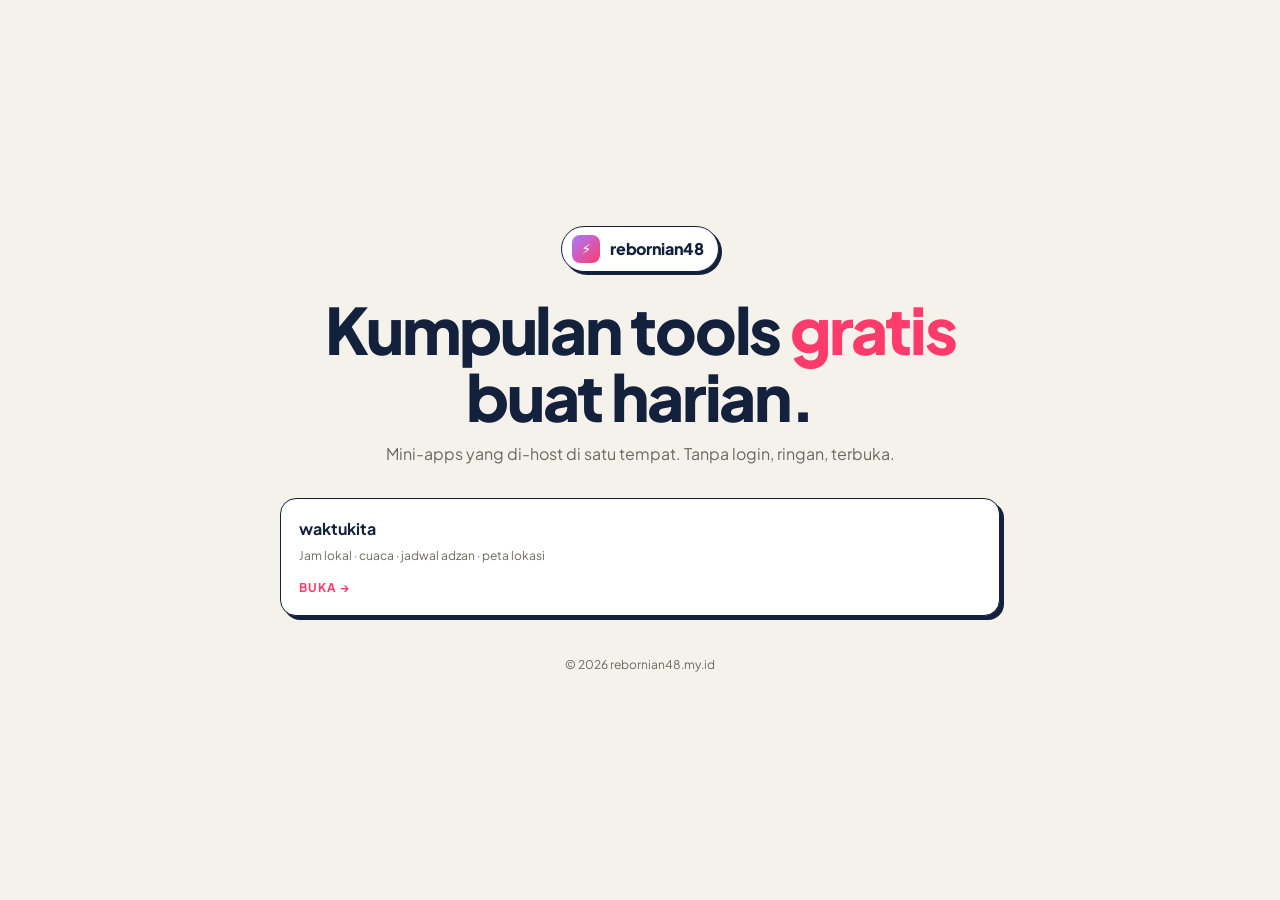
==== index.html @ fe85e6fe "init: rebornian48 monorepo + waktukita dashboard - landing page di root - waktukita/: jam lokal, cua" ====
<!doctype html>
<html lang="id">
<head>
  <meta charset="utf-8">
  <meta name="viewport" content="width=device-width, initial-scale=1">
  <title>Rebornian48 — Tools & Projects</title>
  <link rel="preconnect" href="https://fonts.googleapis.com">
  <link rel="preconnect" href="https://fonts.gstatic.com" crossorigin>
  <link href="https://fonts.googleapis.com/css2?family=Plus+Jakarta+Sans:wght@400;500;600;700;800&family=JetBrains+Mono:wght@500;600&display=swap" rel="stylesheet">
  <style>
    :root {
      --bg: #f5f2ec; --surface: #fff; --border: #e6dfce; --border-strong: #14213d;
      --text: #14213d; --muted: #6b6a5e; --accent: #ff3b6b;
    }
    @media (prefers-color-scheme: dark) {
      :root { --bg: #0d1220; --surface: #16203a; --border: #263356; --border-strong: #0b1220;
              --text: #eef2fb; --muted: #8a97b3; --accent: #ff5c85; }
    }
    * { box-sizing: border-box; }
    html, body { margin: 0; }
    body {
      font-family: "Plus Jakarta Sans", system-ui, sans-serif;
      background: var(--bg); color: var(--text);
      min-height: 100vh;
      display: grid; place-items: center;
      padding: 32px;
      line-height: 1.5;
    }
    .wrap { max-width: 720px; width: 100%; text-align: center; }
    .brand {
      display: inline-flex; align-items: center; gap: 10px;
      padding: 8px 14px 8px 10px;
      background: var(--surface); border: 1px solid var(--border-strong);
      border-radius: 999px; box-shadow: 3px 3px 0 var(--border-strong);
      font-weight: 800; letter-spacing: -0.02em;
    }
    .brand span {
      width: 28px; height: 28px; border-radius: 8px;
      background: linear-gradient(135deg, #a77bff, #ff3b6b); color: #fff;
      display: grid; place-items: center; font-size: 14px;
    }
    h1 {
      font-size: clamp(36px, 6vw, 64px);
      font-weight: 800; letter-spacing: -0.035em;
      line-height: 1.05;
      margin: 24px 0 12px;
    }
    h1 em { font-style: normal; color: var(--accent); }
    p.lead { color: var(--muted); margin: 0 0 32px; font-size: 16px; }
    .tools {
      display: grid; grid-template-columns: repeat(auto-fit, minmax(220px, 1fr));
      gap: 14px; text-align: left;
    }
    .tool {
      background: var(--surface);
      border: 1px solid var(--border-strong);
      border-radius: 16px;
      padding: 18px;
      text-decoration: none;
      color: var(--text);
      box-shadow: 4px 4px 0 var(--border-strong);
      transition: transform .1s, box-shadow .1s;
      display: flex; flex-direction: column; gap: 6px;
    }
    .tool:hover { transform: translate(-2px, -2px); box-shadow: 6px 6px 0 var(--border-strong); }
    .tool b { font-size: 16px; font-weight: 700; }
    .tool em { font-style: normal; font-size: 12px; color: var(--muted); }
    .tool span {
      margin-top: 8px; font-size: 12px; font-weight: 700; letter-spacing: .08em;
      color: var(--accent); text-transform: uppercase;
    }
    footer { margin-top: 40px; color: var(--muted); font-size: 12px; }
  </style>
</head>
<body>
  <main class="wrap">
    <div class="brand"><span>⚡</span> rebornian48</div>
    <h1>Kumpulan tools <em>gratis</em> buat harian.</h1>
    <p class="lead">Mini-apps yang di-host di satu tempat. Tanpa login, ringan, terbuka.</p>

    <div class="tools">
      <a class="tool" href="/waktukita/">
        <b>waktukita</b>
        <em>Jam lokal · cuaca · jadwal adzan · peta lokasi</em>
        <span>Buka →</span>
      </a>
    </div>

    <footer>© <span id="y"></span> rebornian48.my.id</footer>
  </main>
  <script>document.getElementById('y').textContent = new Date().getFullYear();</script>
</body>
</html>
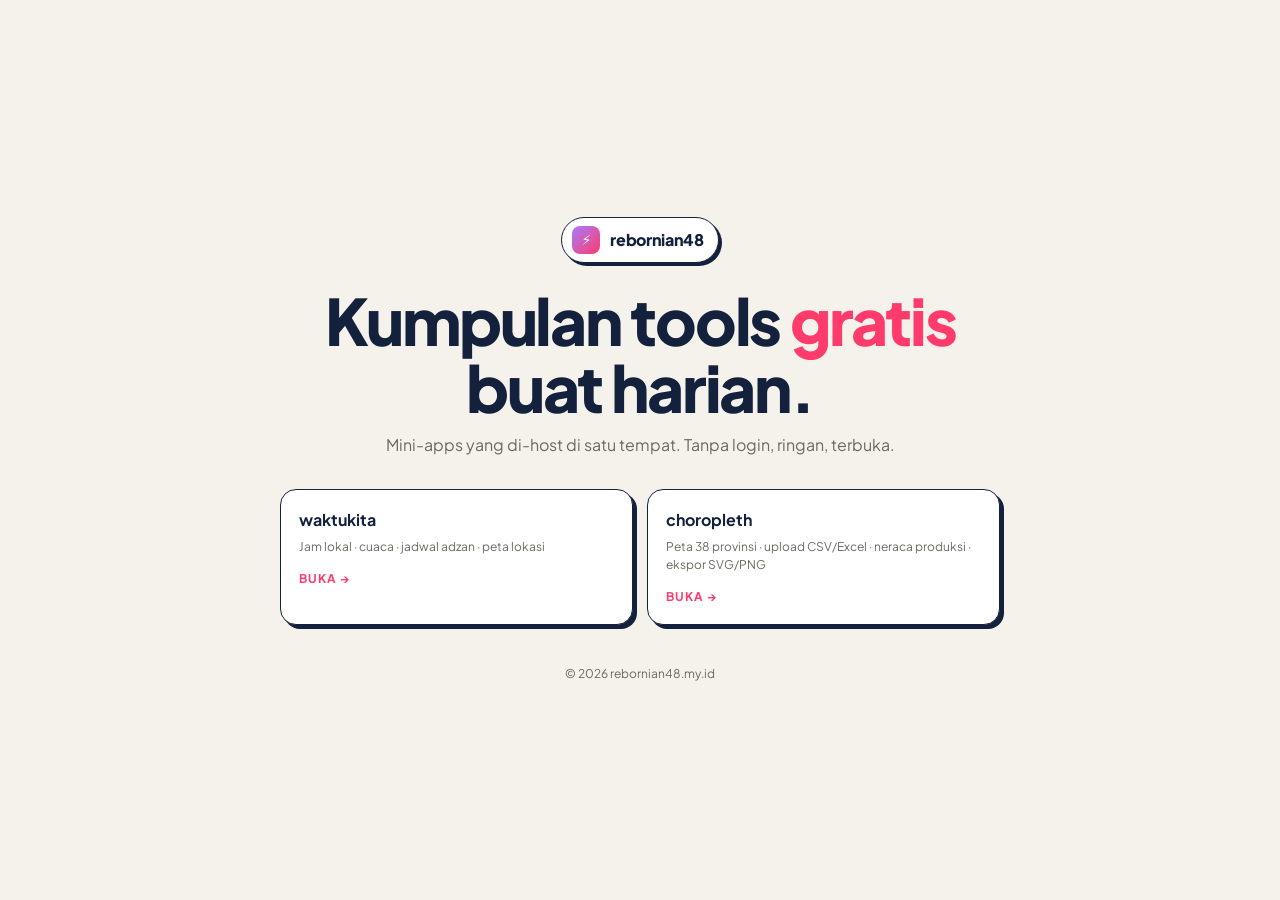
==== commit aa5083e0: "feat: add choropleth tool + assets/json geojson" ====
--- a/index.html
+++ b/index.html
@@ -84,6 +84,11 @@
         <em>Jam lokal · cuaca · jadwal adzan · peta lokasi</em>
         <span>Buka →</span>
       </a>
+      <a class="tool" href="/choropleth/">
+        <b>choropleth</b>
+        <em>Peta 38 provinsi · upload CSV/Excel · neraca produksi · ekspor SVG/PNG</em>
+        <span>Buka →</span>
+      </a>
     </div>
 
     <footer>© <span id="y"></span> rebornian48.my.id</footer>
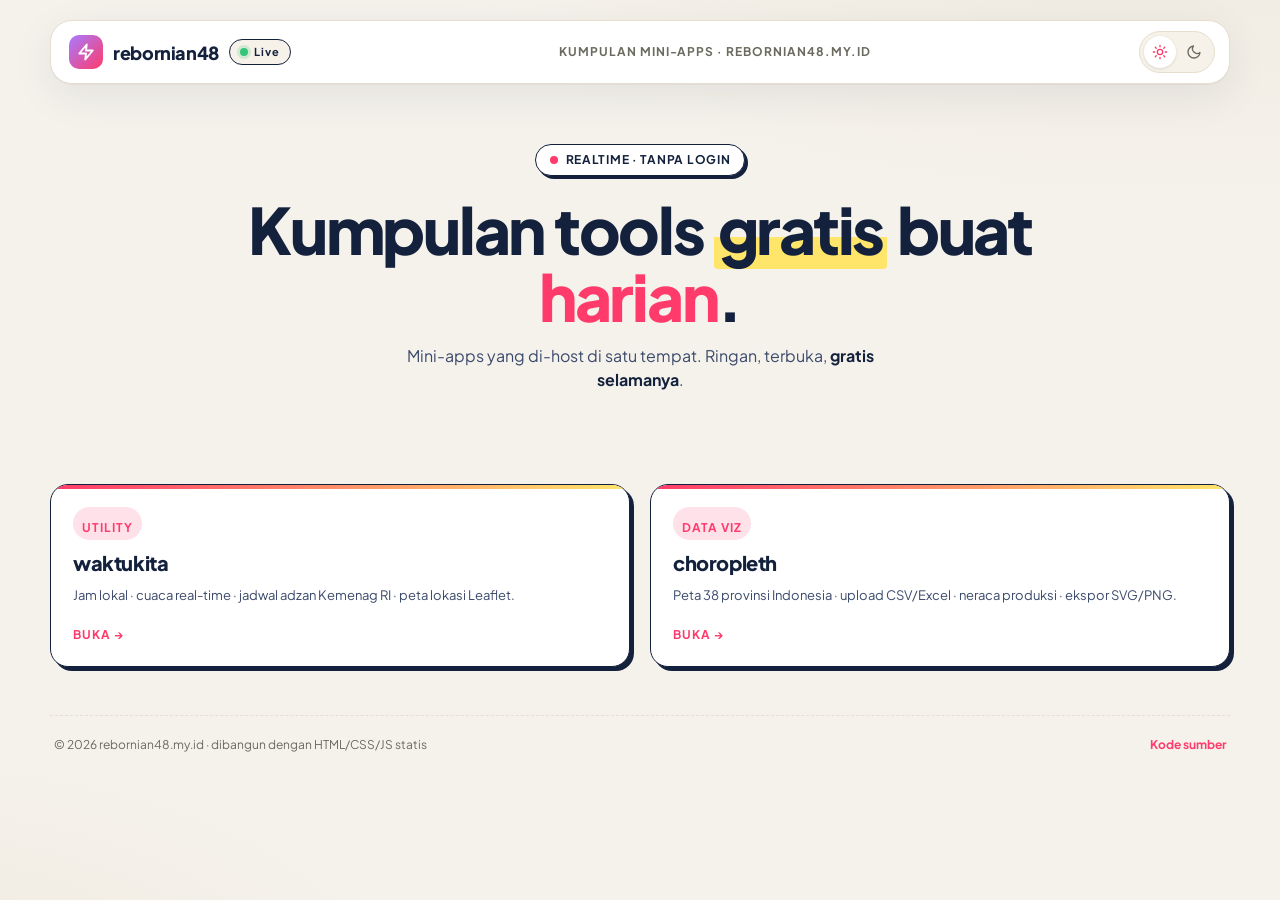
==== commit b8ebc532: "feat: unify design system across apps (waktukita = standard) - New assets/theme.css: shared design t" ====
--- a/index.html
+++ b/index.html
@@ -3,96 +3,300 @@
 <head>
   <meta charset="utf-8">
   <meta name="viewport" content="width=device-width, initial-scale=1">
-  <title>Rebornian48 — Tools & Projects</title>
+  <title>rebornian48 — Tools</title>
   <link rel="preconnect" href="https://fonts.googleapis.com">
   <link rel="preconnect" href="https://fonts.gstatic.com" crossorigin>
   <link href="https://fonts.googleapis.com/css2?family=Plus+Jakarta+Sans:wght@400;500;600;700;800&family=JetBrains+Mono:wght@500;600&display=swap" rel="stylesheet">
+  <script>
+    (function(){
+      const saved = localStorage.getItem('rebornian.theme');
+      const prefersDark = window.matchMedia('(prefers-color-scheme: dark)').matches;
+      document.documentElement.setAttribute('data-theme', saved || (prefersDark ? 'dark' : 'light'));
+    })();
+  </script>
+  <link rel="stylesheet" href="assets/theme.css">
   <style>
-    :root {
-      --bg: #f5f2ec; --surface: #fff; --border: #e6dfce; --border-strong: #14213d;
-      --text: #14213d; --muted: #6b6a5e; --accent: #ff3b6b;
-    }
-    @media (prefers-color-scheme: dark) {
-      :root { --bg: #0d1220; --surface: #16203a; --border: #263356; --border-strong: #0b1220;
-              --text: #eef2fb; --muted: #8a97b3; --accent: #ff5c85; }
-    }
     * { box-sizing: border-box; }
     html, body { margin: 0; }
     body {
       font-family: "Plus Jakarta Sans", system-ui, sans-serif;
-      background: var(--bg); color: var(--text);
+      background:
+        radial-gradient(1200px 500px at 90% -10%, var(--bg-2), transparent 60%),
+        radial-gradient(900px 400px at -10% 110%, var(--bg-2), transparent 60%),
+        var(--bg);
+      color: var(--text);
       min-height: 100vh;
+      line-height: 1.5;
+      padding: 20px clamp(14px, 3vw, 32px) 40px;
+      -webkit-font-smoothing: antialiased;
+      transition: background-color .5s ease, color .5s ease;
+    }
+
+    /* ============ nav pill (shared with waktukita) ============ */
+    .nav {
+      max-width: 1180px;
+      margin: 0 auto 40px;
+    }
+    .nav-inner {
+      display: grid;
+      grid-template-columns: auto 1fr auto;
+      align-items: center;
+      gap: 24px;
+      background: var(--surface);
+      border: 1px solid var(--border);
+      border-radius: 22px;
+      padding: 10px 14px 10px 18px;
+      box-shadow: var(--shadow-nav);
+    }
+    .brand { display: flex; align-items: center; gap: 10px; text-decoration: none; color: var(--text); }
+    .brand-logo {
+      width: 34px; height: 34px;
       display: grid; place-items: center;
-      padding: 32px;
-      line-height: 1.5;
-    }
-    .wrap { max-width: 720px; width: 100%; text-align: center; }
-    .brand {
-      display: inline-flex; align-items: center; gap: 10px;
-      padding: 8px 14px 8px 10px;
-      background: var(--surface); border: 1px solid var(--border-strong);
-      border-radius: 999px; box-shadow: 3px 3px 0 var(--border-strong);
-      font-weight: 800; letter-spacing: -0.02em;
-    }
-    .brand span {
-      width: 28px; height: 28px; border-radius: 8px;
-      background: linear-gradient(135deg, #a77bff, #ff3b6b); color: #fff;
-      display: grid; place-items: center; font-size: 14px;
-    }
+      border-radius: 10px;
+      background: linear-gradient(135deg, #a77bff, var(--accent));
+      color: #fff;
+    }
+    .brand-logo svg { width: 18px; height: 18px; }
+    .brand-name { font-weight: 800; letter-spacing: -0.02em; font-size: 18px; }
+    .brand-chip {
+      font-size: 11px; font-weight: 700; letter-spacing: .08em;
+      padding: 4px 10px;
+      border: 1px solid var(--border-strong);
+      background: var(--surface-2);
+      border-radius: 999px;
+      color: var(--text);
+      display: inline-flex; align-items: center; gap: 6px;
+    }
+    .brand-chip::before {
+      content: ""; width: 8px; height: 8px; border-radius: 50%;
+      background: #37c47a; box-shadow: 0 0 0 3px rgba(55, 196, 122, .2);
+    }
+    .nav-mid {
+      font-size: 12px; color: var(--muted);
+      font-weight: 700; letter-spacing: .08em; text-transform: uppercase;
+      text-align: center;
+    }
+    @media (max-width: 720px) { .nav-mid { display: none; } }
+
+    .nav-actions { display: flex; align-items: center; gap: 10px; }
+    .theme-toggle {
+      display: inline-flex;
+      padding: 4px;
+      background: var(--surface-2);
+      border: 1px solid var(--border);
+      border-radius: 999px;
+      gap: 2px;
+    }
+    .theme-toggle button {
+      appearance: none; border: 0;
+      width: 32px; height: 32px;
+      border-radius: 999px;
+      background: transparent;
+      color: var(--muted);
+      cursor: pointer;
+      display: grid; place-items: center;
+      transition: background-color .2s, color .2s;
+    }
+    .theme-toggle button svg { width: 16px; height: 16px; }
+    .theme-toggle button:hover { color: var(--text); }
+    .theme-toggle button[aria-pressed="true"] {
+      background: var(--surface);
+      color: var(--accent);
+      box-shadow: 0 1px 3px var(--ring);
+    }
+
+    /* ============ hero ============ */
+    .hero {
+      max-width: 1180px;
+      margin: 0 auto 40px;
+      padding: 20px 4px;
+      text-align: center;
+    }
+    .pill {
+      display: inline-flex; align-items: center; gap: 8px;
+      padding: 6px 14px;
+      border: 1px solid var(--border-strong);
+      background: var(--surface);
+      border-radius: 999px;
+      font-size: 12px; font-weight: 700; letter-spacing: .06em;
+      text-transform: uppercase;
+      box-shadow: 3px 3px 0 var(--border-strong);
+      color: var(--text);
+    }
+    .pulse-dot {
+      width: 8px; height: 8px; border-radius: 50%;
+      background: var(--accent);
+      animation: pulse 1.8s ease-out infinite;
+    }
+    @keyframes pulse {
+      0% { box-shadow: 0 0 0 0 rgba(255, 59, 107, .5); }
+      70% { box-shadow: 0 0 0 10px rgba(255, 59, 107, 0); }
+      100% { box-shadow: 0 0 0 0 rgba(255, 59, 107, 0); }
+    }
+
     h1 {
-      font-size: clamp(36px, 6vw, 64px);
-      font-weight: 800; letter-spacing: -0.035em;
+      margin: 20px auto 14px;
+      max-width: 18ch;
+      font-size: clamp(38px, 6vw, 64px);
       line-height: 1.05;
-      margin: 24px 0 12px;
-    }
-    h1 em { font-style: normal; color: var(--accent); }
-    p.lead { color: var(--muted); margin: 0 0 32px; font-size: 16px; }
+      letter-spacing: -0.035em;
+      font-weight: 800;
+    }
+    h1 .accent { color: var(--accent); }
+    h1 .mark {
+      background: linear-gradient(180deg, transparent 60%, var(--highlight) 60%);
+      padding: 0 4px;
+      border-radius: 4px;
+    }
+    .lead {
+      max-width: 44ch;
+      margin: 0 auto 32px;
+      color: var(--text-soft);
+      font-size: 16px;
+    }
+    .lead b { color: var(--text); font-weight: 700; }
+
+    /* ============ tools grid ============ */
     .tools {
-      display: grid; grid-template-columns: repeat(auto-fit, minmax(220px, 1fr));
-      gap: 14px; text-align: left;
+      max-width: 1180px;
+      margin: 0 auto;
+      display: grid;
+      grid-template-columns: repeat(auto-fit, minmax(260px, 1fr));
+      gap: clamp(14px, 2vw, 20px);
     }
     .tool {
       background: var(--surface);
       border: 1px solid var(--border-strong);
-      border-radius: 16px;
-      padding: 18px;
+      border-radius: 18px;
+      padding: 22px;
       text-decoration: none;
       color: var(--text);
       box-shadow: 4px 4px 0 var(--border-strong);
-      transition: transform .1s, box-shadow .1s;
-      display: flex; flex-direction: column; gap: 6px;
+      transition: transform .15s, box-shadow .15s;
+      display: flex; flex-direction: column; gap: 8px;
+      min-height: 180px;
+      position: relative;
+      overflow: hidden;
+    }
+    .tool::before {
+      content: "";
+      position: absolute;
+      top: 0; left: 0; right: 0;
+      height: 4px;
+      background: linear-gradient(90deg, var(--accent), var(--highlight));
     }
     .tool:hover { transform: translate(-2px, -2px); box-shadow: 6px 6px 0 var(--border-strong); }
-    .tool b { font-size: 16px; font-weight: 700; }
-    .tool em { font-style: normal; font-size: 12px; color: var(--muted); }
+    .tool-tag {
+      display: inline-flex; align-self: flex-start;
+      font-size: 10px; font-weight: 700; letter-spacing: .1em;
+      padding: 3px 9px;
+      background: var(--accent-soft);
+      color: var(--accent);
+      border-radius: 999px;
+      text-transform: uppercase;
+      margin-top: 8px;
+    }
+    .tool b { font-size: 20px; font-weight: 800; letter-spacing: -0.02em; }
+    .tool em { font-style: normal; font-size: 13px; color: var(--text-soft); line-height: 1.5; }
     .tool span {
-      margin-top: 8px; font-size: 12px; font-weight: 700; letter-spacing: .08em;
+      margin-top: auto; padding-top: 12px;
+      font-size: 12px; font-weight: 700; letter-spacing: .08em;
       color: var(--accent); text-transform: uppercase;
     }
-    footer { margin-top: 40px; color: var(--muted); font-size: 12px; }
+
+    /* ============ footer ============ */
+    footer {
+      max-width: 1180px;
+      margin: 48px auto 0;
+      padding: 20px 4px 0;
+      border-top: 1px dashed var(--border);
+      color: var(--muted);
+      font-size: 12px;
+      display: flex; justify-content: space-between; flex-wrap: wrap; gap: 10px;
+    }
+    footer a { color: var(--accent); text-decoration: none; font-weight: 700; }
+    footer a:hover { text-decoration: underline; }
   </style>
 </head>
 <body>
-  <main class="wrap">
-    <div class="brand"><span>⚡</span> rebornian48</div>
-    <h1>Kumpulan tools <em>gratis</em> buat harian.</h1>
-    <p class="lead">Mini-apps yang di-host di satu tempat. Tanpa login, ringan, terbuka.</p>
-
-    <div class="tools">
-      <a class="tool" href="/waktukita/">
-        <b>waktukita</b>
-        <em>Jam lokal · cuaca · jadwal adzan · peta lokasi</em>
-        <span>Buka →</span>
+
+  <nav class="nav">
+    <div class="nav-inner">
+      <a class="brand" href="/">
+        <span class="brand-logo">
+          <svg viewBox="0 0 24 24" fill="none" stroke="currentColor" stroke-width="2.5" stroke-linecap="round" stroke-linejoin="round"><path d="M13 2L3 14h9l-1 8 10-12h-9l1-8z"/></svg>
+        </span>
+        <span class="brand-name">rebornian48</span>
+        <span class="brand-chip">Live</span>
       </a>
-      <a class="tool" href="/choropleth/">
-        <b>choropleth</b>
-        <em>Peta 38 provinsi · upload CSV/Excel · neraca produksi · ekspor SVG/PNG</em>
-        <span>Buka →</span>
-      </a>
+      <div class="nav-mid">Kumpulan mini-apps · rebornian48.my.id</div>
+      <div class="nav-actions">
+        <div class="theme-toggle" role="group" aria-label="Ganti tema">
+          <button type="button" data-theme-btn="light" aria-pressed="false" aria-label="Terang" title="Terang">
+            <svg viewBox="0 0 24 24" fill="none" stroke="currentColor" stroke-width="2" stroke-linecap="round" stroke-linejoin="round"><circle cx="12" cy="12" r="4"/><path d="M12 2v2M12 20v2M4.93 4.93l1.41 1.41M17.66 17.66l1.41 1.41M2 12h2M20 12h2M6.34 17.66l-1.41 1.41M19.07 4.93l-1.41 1.41"/></svg>
+          </button>
+          <button type="button" data-theme-btn="dark" aria-pressed="false" aria-label="Gelap" title="Gelap">
+            <svg viewBox="0 0 24 24" fill="none" stroke="currentColor" stroke-width="2" stroke-linecap="round" stroke-linejoin="round"><path d="M21 12.79A9 9 0 1 1 11.21 3 7 7 0 0 0 21 12.79z"/></svg>
+          </button>
+        </div>
+      </div>
     </div>
-
-    <footer>© <span id="y"></span> rebornian48.my.id</footer>
-  </main>
-  <script>document.getElementById('y').textContent = new Date().getFullYear();</script>
+  </nav>
+
+  <section class="hero">
+    <span class="pill"><span class="pulse-dot"></span> Realtime · Tanpa Login</span>
+    <h1>Kumpulan tools <span class="mark">gratis</span> buat <span class="accent">harian</span>.</h1>
+    <p class="lead">
+      Mini-apps yang di-host di satu tempat. Ringan, terbuka,
+      <b>gratis selamanya</b>.
+    </p>
+  </section>
+
+  <div class="tools">
+    <a class="tool" href="/waktukita/">
+      <span class="tool-tag">Utility</span>
+      <b>waktukita</b>
+      <em>Jam lokal · cuaca real-time · jadwal adzan Kemenag RI · peta lokasi Leaflet.</em>
+      <span>Buka →</span>
+    </a>
+    <a class="tool" href="/choropleth/">
+      <span class="tool-tag">Data Viz</span>
+      <b>choropleth</b>
+      <em>Peta 38 provinsi Indonesia · upload CSV/Excel · neraca produksi · ekspor SVG/PNG.</em>
+      <span>Buka →</span>
+    </a>
+  </div>
+
+  <footer>
+    <div>© <span id="y"></span> rebornian48.my.id · dibangun dengan HTML/CSS/JS statis</div>
+    <div><a href="https://github.com/Rebornian48/rebornian48.my.id" target="_blank" rel="noopener">Kode sumber</a></div>
+  </footer>
+
+  <script>
+    document.getElementById('y').textContent = new Date().getFullYear();
+    // theme toggle (matches waktukita/choropleth)
+    (function(){
+      const btns = document.querySelectorAll('[data-theme-btn]');
+      function sync(t){
+        document.documentElement.setAttribute('data-theme', t);
+        localStorage.setItem('rebornian.theme', t);
+        btns.forEach(b => b.setAttribute('aria-pressed', String(b.dataset.themeBtn === t)));
+      }
+      sync(document.documentElement.getAttribute('data-theme') || 'light');
+      btns.forEach(b => b.addEventListener('click', ev => {
+        const t = b.dataset.themeBtn;
+        if (document.documentElement.getAttribute('data-theme') === t) return;
+        if (document.startViewTransition && !matchMedia('(prefers-reduced-motion: reduce)').matches) {
+          document.documentElement.style.setProperty('--tx', (ev.clientX/innerWidth*100)+'%');
+          document.documentElement.style.setProperty('--ty', (ev.clientY/innerHeight*100)+'%');
+          document.startViewTransition(() => sync(t));
+        } else {
+          document.documentElement.classList.add('theme-anim');
+          setTimeout(() => document.documentElement.classList.remove('theme-anim'), 600);
+          sync(t);
+        }
+      }));
+    })();
+  </script>
 </body>
 </html>
--- a/assets/theme.css
+++ b/assets/theme.css
@@ -0,0 +1,106 @@
+/* ============================================
+   rebornian48 — shared design tokens
+   Font: Plus Jakarta Sans + JetBrains Mono
+   Accent: pink-red #ff3b6b
+   Modes: light (default) + dark ([data-theme="dark"])
+   ============================================ */
+
+:root {
+  --bg: #f5f2ec;
+  --bg-2: #efeadf;
+  --surface: #ffffff;
+  --surface-2: #f6f2e9;
+  --border: #e6dfce;
+  --border-strong: #14213d;
+  --text: #14213d;
+  --text-soft: #3b4a6b;
+  --muted: #6b6a5e;
+  --accent: #ff3b6b;
+  --accent-ink: #ffffff;
+  --accent-soft: #ffe1e9;
+  --highlight: #ffe66b;
+  --highlight-soft: #fff5b8;
+  --good: #4b7a3a;
+  --warn: #b08508;
+  --crit: #a63b2a;
+  --ring: rgba(20, 33, 61, .12);
+  --shadow-sm: 0 1px 0 rgba(20, 33, 61, .05);
+  --shadow: 0 1px 2px rgba(20, 33, 61, .04), 0 10px 30px rgba(20, 33, 61, .06);
+  --shadow-nav: 0 1px 0 rgba(20, 33, 61, .04), 0 12px 40px rgba(20, 33, 61, .08);
+  --pop: 6px 6px 0 var(--border-strong);
+}
+
+:root[data-theme="dark"] {
+  --bg: #0d1220;
+  --bg-2: #121a2e;
+  --surface: #16203a;
+  --surface-2: #1c2947;
+  --border: #263356;
+  --border-strong: #0b1220;
+  --text: #eef2fb;
+  --text-soft: #c2ccdf;
+  --muted: #8a97b3;
+  --accent: #ff5c85;
+  --accent-ink: #0d1220;
+  --accent-soft: #3a1b2a;
+  --highlight: #ffd447;
+  --highlight-soft: #4a3a10;
+  --good: #6fd39a;
+  --warn: #f2c268;
+  --crit: #ef7a7a;
+  --ring: rgba(238, 242, 251, .12);
+  --shadow-sm: 0 1px 0 rgba(0, 0, 0, .35);
+  --shadow: 0 1px 2px rgba(0, 0, 0, .4), 0 12px 32px rgba(0, 0, 0, .45);
+  --shadow-nav: 0 1px 0 rgba(0, 0, 0, .3), 0 14px 40px rgba(0, 0, 0, .5);
+  --pop: 6px 6px 0 #05080f;
+}
+
+/* Fallback system pref when no explicit theme set */
+@media (prefers-color-scheme: dark) {
+  :root:not([data-theme]) {
+    --bg: #0d1220; --bg-2: #121a2e; --surface: #16203a; --surface-2: #1c2947;
+    --border: #263356; --border-strong: #0b1220; --text: #eef2fb; --text-soft: #c2ccdf;
+    --muted: #8a97b3; --accent: #ff5c85; --accent-ink: #0d1220; --accent-soft: #3a1b2a;
+    --highlight: #ffd447; --highlight-soft: #4a3a10;
+    --good: #6fd39a; --warn: #f2c268; --crit: #ef7a7a;
+    --ring: rgba(238, 242, 251, .12);
+    --shadow: 0 1px 2px rgba(0, 0, 0, .4), 0 12px 32px rgba(0, 0, 0, .45);
+    --shadow-nav: 0 1px 0 rgba(0, 0, 0, .3), 0 14px 40px rgba(0, 0, 0, .5);
+    --pop: 6px 6px 0 #05080f;
+  }
+}
+
+/* ============ smooth theme transition ============ */
+html.theme-anim,
+html.theme-anim *,
+html.theme-anim *::before,
+html.theme-anim *::after {
+  transition:
+    background-color .5s ease,
+    background .5s ease,
+    color .5s ease,
+    border-color .5s ease,
+    fill .5s ease,
+    stroke .5s ease,
+    box-shadow .5s ease !important;
+}
+
+/* View Transitions API — circle wipe from toggle */
+::view-transition-old(root),
+::view-transition-new(root) {
+  animation: none;
+  mix-blend-mode: normal;
+}
+::view-transition-old(root) { z-index: 1; }
+::view-transition-new(root) { z-index: 2; }
+@keyframes theme-clip {
+  from { clip-path: circle(0% at var(--tx, 90%) var(--ty, 5%)); }
+  to   { clip-path: circle(150% at var(--tx, 90%) var(--ty, 5%)); }
+}
+::view-transition-new(root) {
+  animation: theme-clip .6s cubic-bezier(.22, 1, .36, 1);
+}
+
+@media (prefers-reduced-motion: reduce) {
+  html.theme-anim, html.theme-anim * { transition: none !important; animation: none !important; }
+}
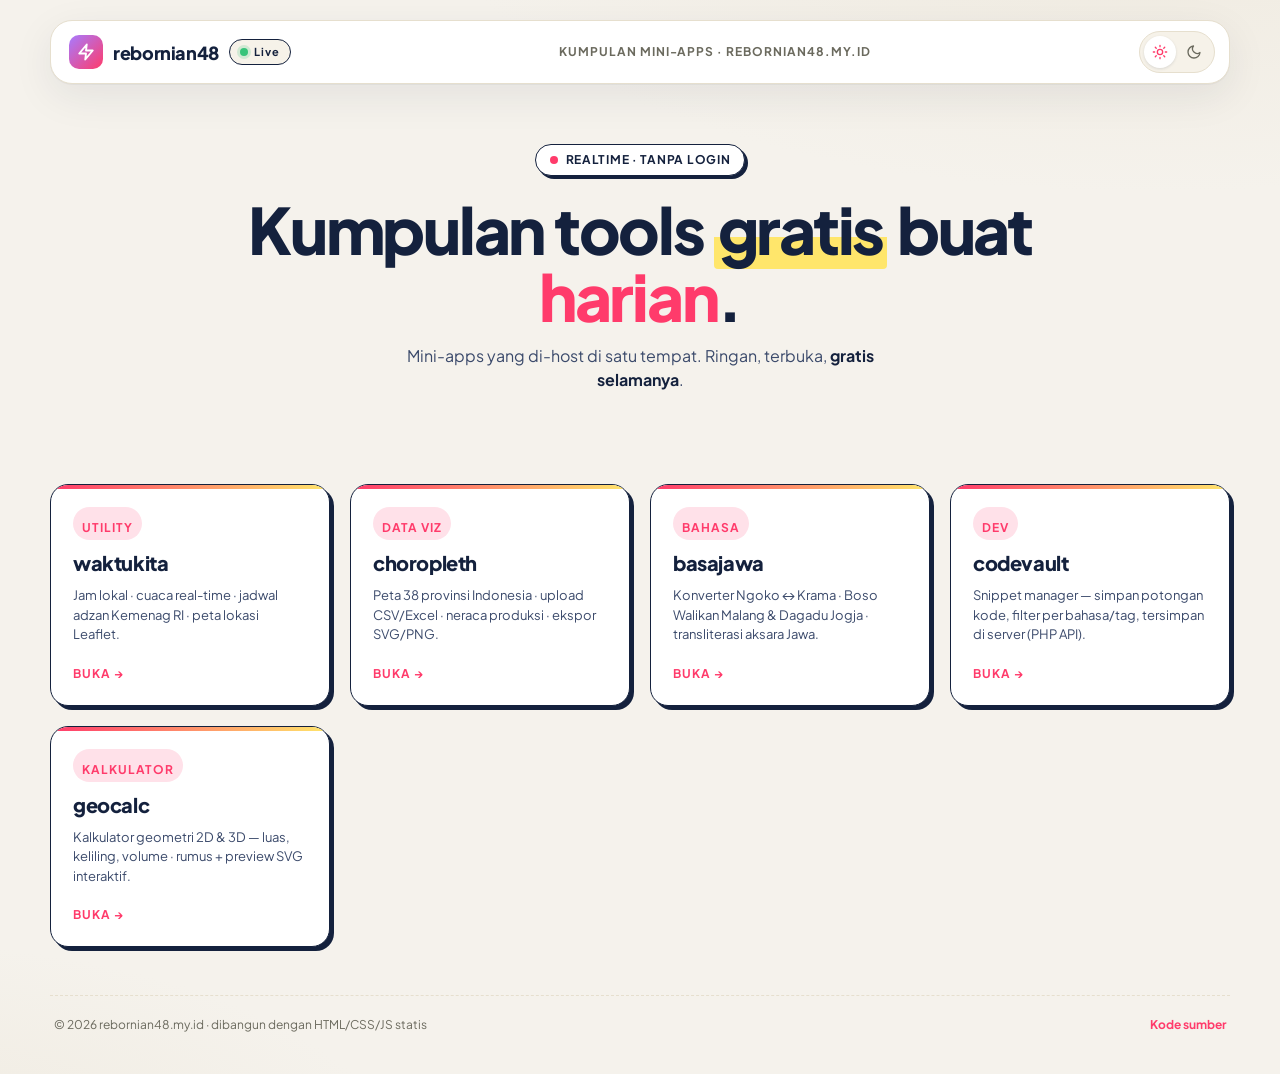
==== commit 5c6baee0: "feat: add basajawa, codevault, geocalc + shared brand bar - assets/brand.js + brand.css: shared floa" ====
--- a/index.html
+++ b/index.html
@@ -265,6 +265,24 @@
       <em>Peta 38 provinsi Indonesia · upload CSV/Excel · neraca produksi · ekspor SVG/PNG.</em>
       <span>Buka →</span>
     </a>
+    <a class="tool" href="/basajawatools/">
+      <span class="tool-tag">Bahasa</span>
+      <b>basajawa</b>
+      <em>Konverter Ngoko ↔ Krama · Boso Walikan Malang & Dagadu Jogja · transliterasi aksara Jawa.</em>
+      <span>Buka →</span>
+    </a>
+    <a class="tool" href="/codevault/">
+      <span class="tool-tag">Dev</span>
+      <b>codevault</b>
+      <em>Snippet manager — simpan potongan kode, filter per bahasa/tag, tersimpan di server (PHP API).</em>
+      <span>Buka →</span>
+    </a>
+    <a class="tool" href="/geocalc/">
+      <span class="tool-tag">Kalkulator</span>
+      <b>geocalc</b>
+      <em>Kalkulator geometri 2D & 3D — luas, keliling, volume · rumus + preview SVG interaktif.</em>
+      <span>Buka →</span>
+    </a>
   </div>
 
   <footer>
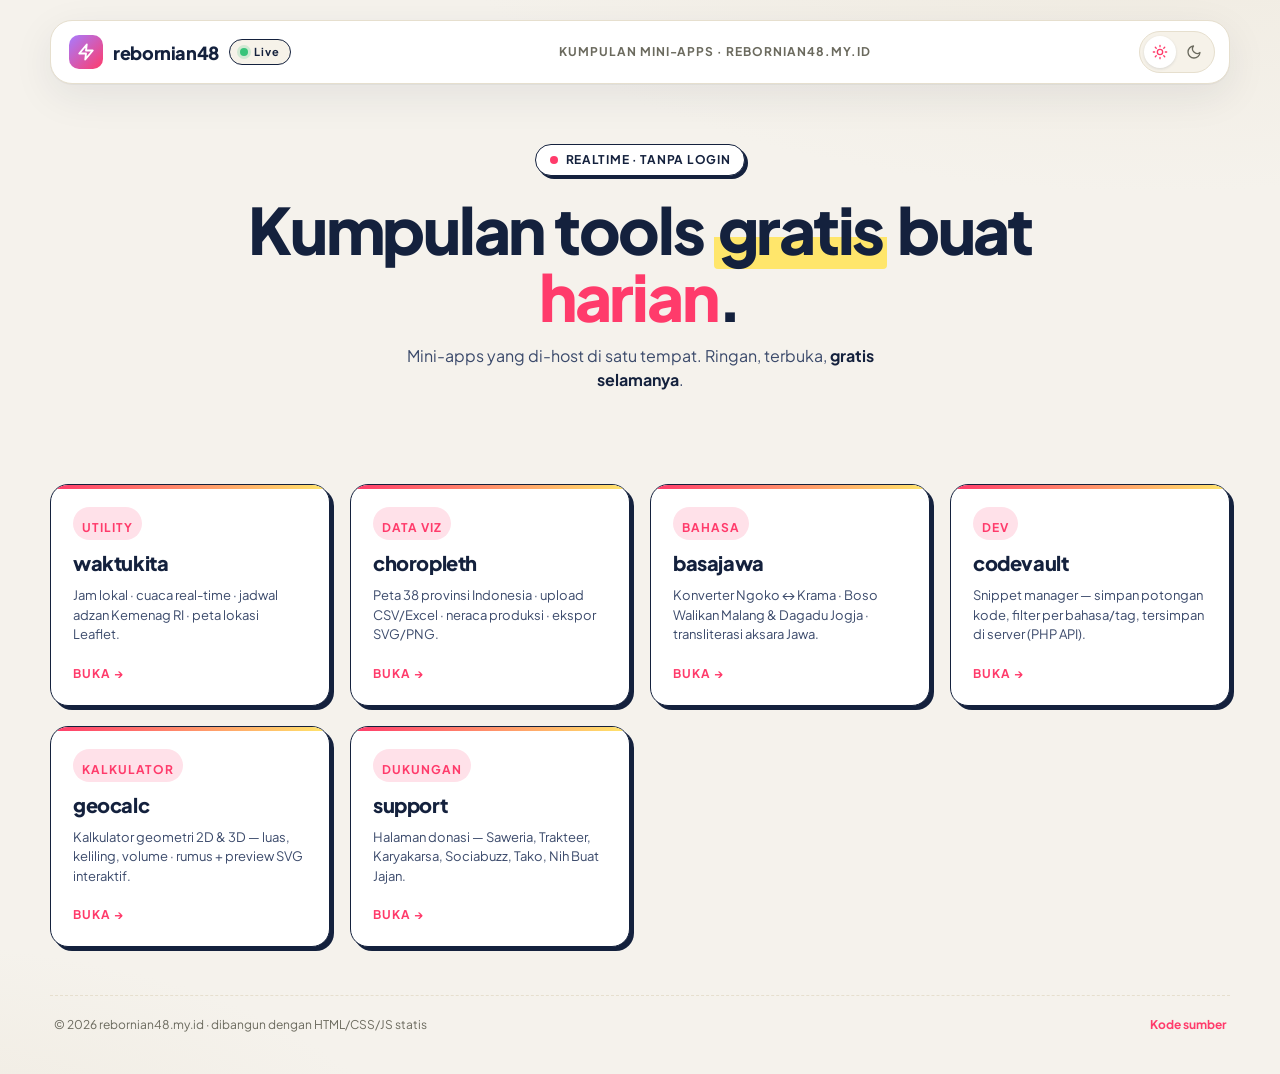
==== commit 31ed5e00: "feat(landing): add support card to tools grid Surface the new /support/ donation page as the sixth c" ====
--- a/index.html
+++ b/index.html
@@ -283,6 +283,12 @@
       <em>Kalkulator geometri 2D & 3D — luas, keliling, volume · rumus + preview SVG interaktif.</em>
       <span>Buka →</span>
     </a>
+    <a class="tool" href="/support/">
+      <span class="tool-tag">Dukungan</span>
+      <b>support</b>
+      <em>Halaman donasi — Saweria, Trakteer, Karyakarsa, Sociabuzz, Tako, Nih Buat Jajan.</em>
+      <span>Buka →</span>
+    </a>
   </div>
 
   <footer>
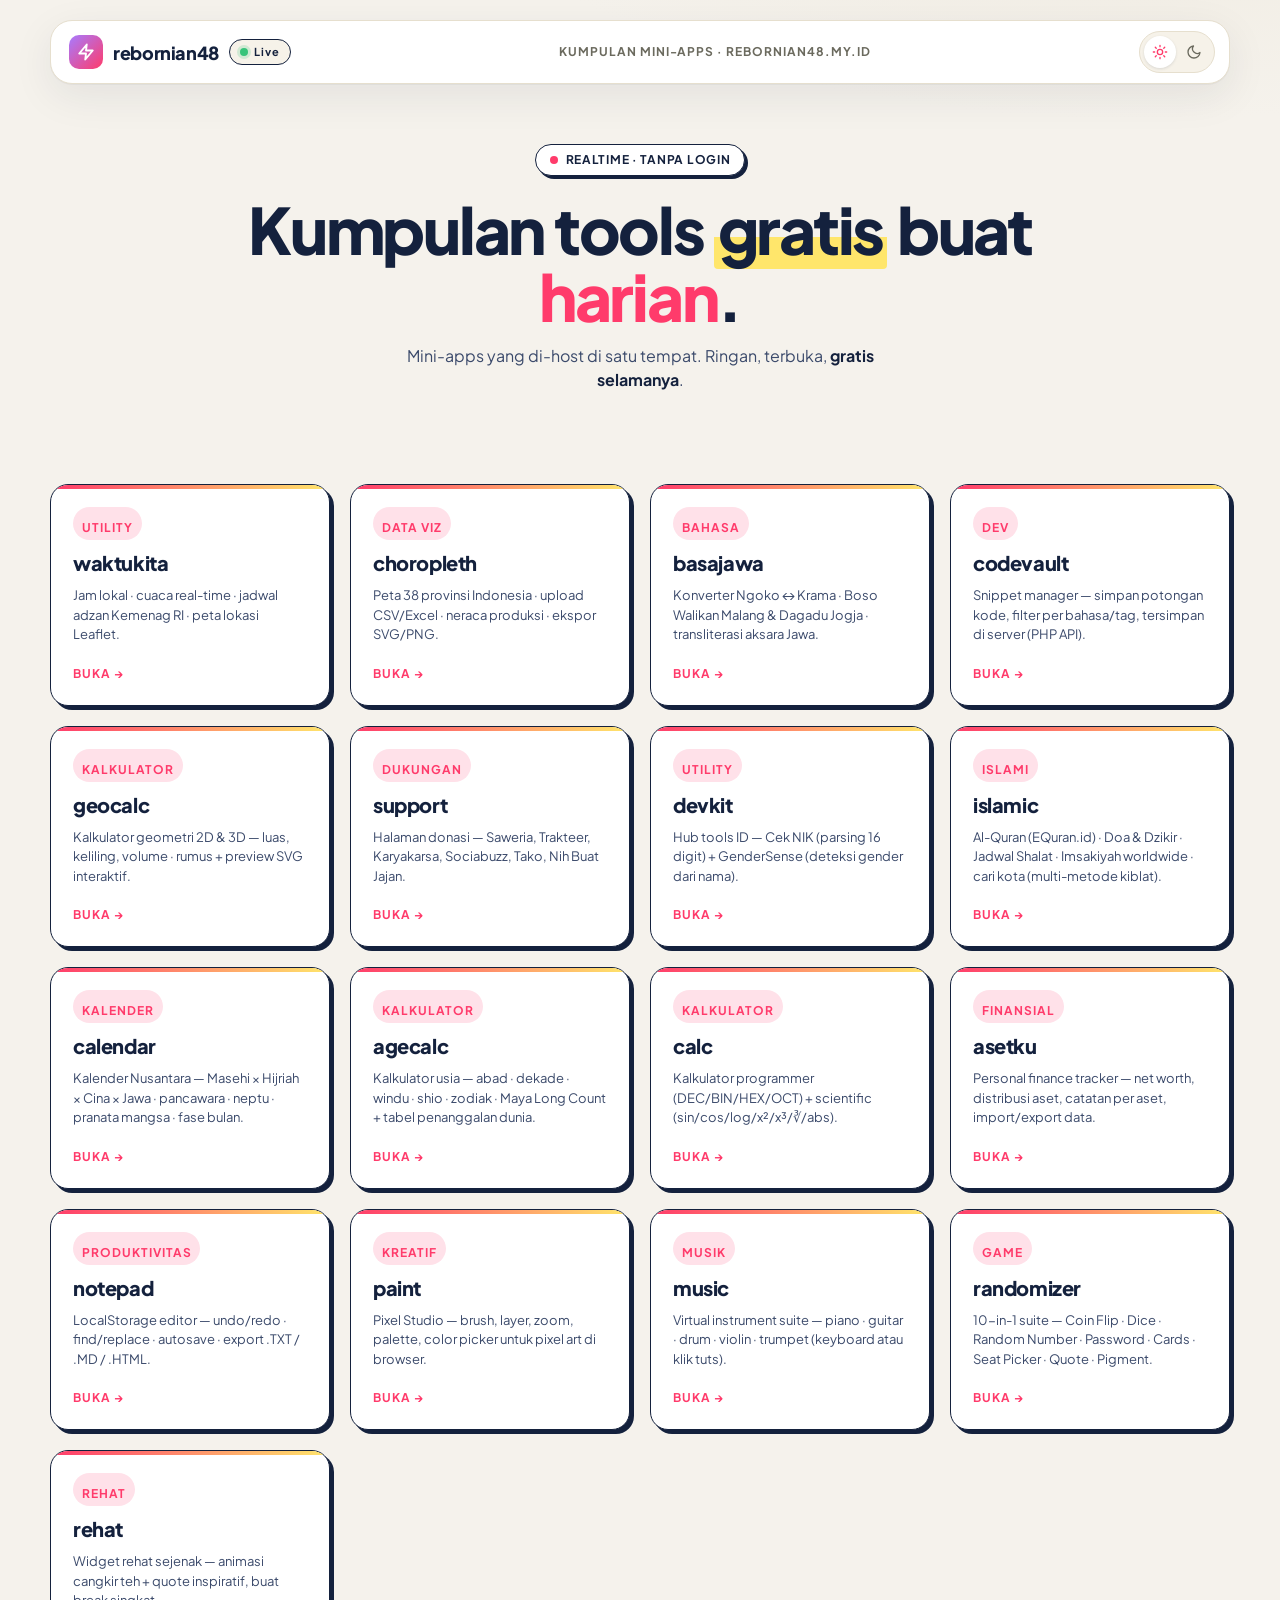
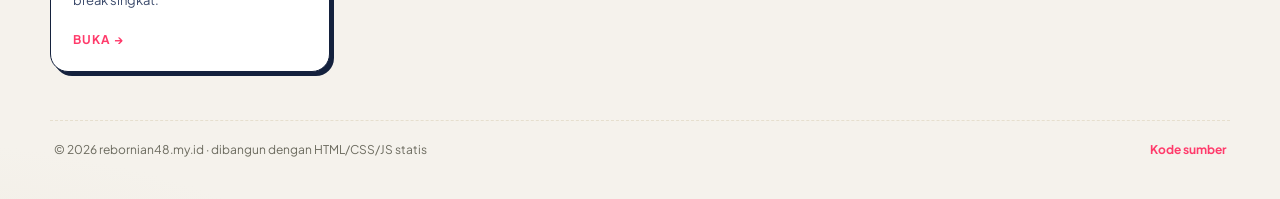
==== commit 680fa6f9: "feat: integrate 11 mini-apps from miniapps.zip Add these to the monorepo with the shared /assets/bra" ====
--- a/index.html
+++ b/index.html
@@ -289,6 +289,72 @@
       <em>Halaman donasi — Saweria, Trakteer, Karyakarsa, Sociabuzz, Tako, Nih Buat Jajan.</em>
       <span>Buka →</span>
     </a>
+    <a class="tool" href="/devkit/">
+      <span class="tool-tag">Utility</span>
+      <b>devkit</b>
+      <em>Hub tools ID — Cek NIK (parsing 16 digit) + GenderSense (deteksi gender dari nama).</em>
+      <span>Buka →</span>
+    </a>
+    <a class="tool" href="/islamic/">
+      <span class="tool-tag">Islami</span>
+      <b>islamic</b>
+      <em>Al-Quran (EQuran.id) · Doa & Dzikir · Jadwal Shalat · Imsakiyah worldwide · cari kota (multi-metode kiblat).</em>
+      <span>Buka →</span>
+    </a>
+    <a class="tool" href="/calendar/">
+      <span class="tool-tag">Kalender</span>
+      <b>calendar</b>
+      <em>Kalender Nusantara — Masehi × Hijriah × Cina × Jawa · pancawara · neptu · pranata mangsa · fase bulan.</em>
+      <span>Buka →</span>
+    </a>
+    <a class="tool" href="/agecalc/">
+      <span class="tool-tag">Kalkulator</span>
+      <b>agecalc</b>
+      <em>Kalkulator usia — abad · dekade · windu · shio · zodiak · Maya Long Count + tabel penanggalan dunia.</em>
+      <span>Buka →</span>
+    </a>
+    <a class="tool" href="/calc/">
+      <span class="tool-tag">Kalkulator</span>
+      <b>calc</b>
+      <em>Kalkulator programmer (DEC/BIN/HEX/OCT) + scientific (sin/cos/log/x²/x³/∛/abs).</em>
+      <span>Buka →</span>
+    </a>
+    <a class="tool" href="/asetku/">
+      <span class="tool-tag">Finansial</span>
+      <b>asetku</b>
+      <em>Personal finance tracker — net worth, distribusi aset, catatan per aset, import/export data.</em>
+      <span>Buka →</span>
+    </a>
+    <a class="tool" href="/notepad/">
+      <span class="tool-tag">Produktivitas</span>
+      <b>notepad</b>
+      <em>LocalStorage editor — undo/redo · find/replace · autosave · export .TXT / .MD / .HTML.</em>
+      <span>Buka →</span>
+    </a>
+    <a class="tool" href="/paint/">
+      <span class="tool-tag">Kreatif</span>
+      <b>paint</b>
+      <em>Pixel Studio — brush, layer, zoom, palette, color picker untuk pixel art di browser.</em>
+      <span>Buka →</span>
+    </a>
+    <a class="tool" href="/music-instruments/">
+      <span class="tool-tag">Musik</span>
+      <b>music</b>
+      <em>Virtual instrument suite — piano · guitar · drum · violin · trumpet (keyboard atau klik tuts).</em>
+      <span>Buka →</span>
+    </a>
+    <a class="tool" href="/randomizer/">
+      <span class="tool-tag">Game</span>
+      <b>randomizer</b>
+      <em>10-in-1 suite — Coin Flip · Dice · Random Number · Password · Cards · Seat Picker · Quote · Pigment.</em>
+      <span>Buka →</span>
+    </a>
+    <a class="tool" href="/tuang-sadayana/">
+      <span class="tool-tag">Rehat</span>
+      <b>rehat</b>
+      <em>Widget rehat sejenak — animasi cangkir teh + quote inspiratif, buat break singkat.</em>
+      <span>Buka →</span>
+    </a>
   </div>
 
   <footer>
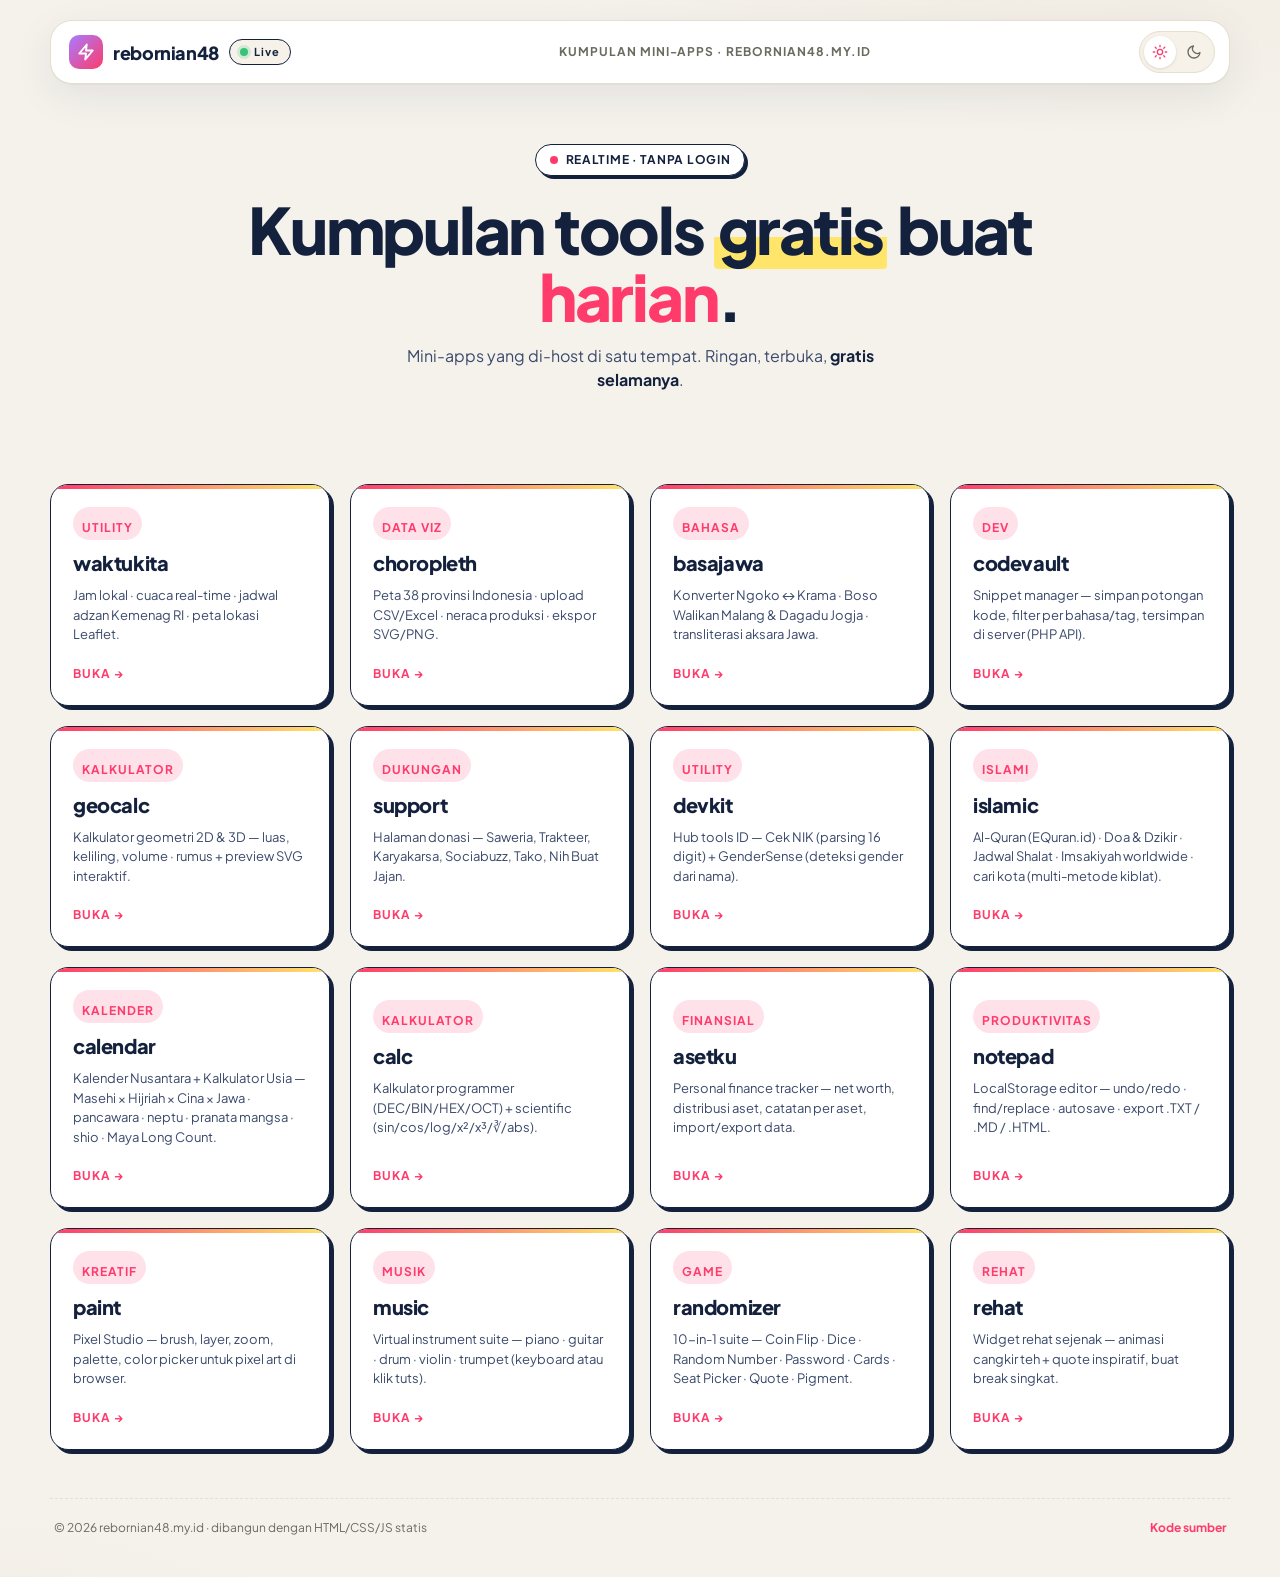
==== commit bdf068cf: "fix: soften miniapp shim + merge agecalc into calendar Two user reports from PR #13's shim: 1. rando" ====
--- a/index.html
+++ b/index.html
@@ -304,13 +304,7 @@
     <a class="tool" href="/calendar/">
       <span class="tool-tag">Kalender</span>
       <b>calendar</b>
-      <em>Kalender Nusantara — Masehi × Hijriah × Cina × Jawa · pancawara · neptu · pranata mangsa · fase bulan.</em>
-      <span>Buka →</span>
-    </a>
-    <a class="tool" href="/agecalc/">
-      <span class="tool-tag">Kalkulator</span>
-      <b>agecalc</b>
-      <em>Kalkulator usia — abad · dekade · windu · shio · zodiak · Maya Long Count + tabel penanggalan dunia.</em>
+      <em>Kalender Nusantara + Kalkulator Usia — Masehi × Hijriah × Cina × Jawa · pancawara · neptu · pranata mangsa · shio · Maya Long Count.</em>
       <span>Buka →</span>
     </a>
     <a class="tool" href="/calc/">
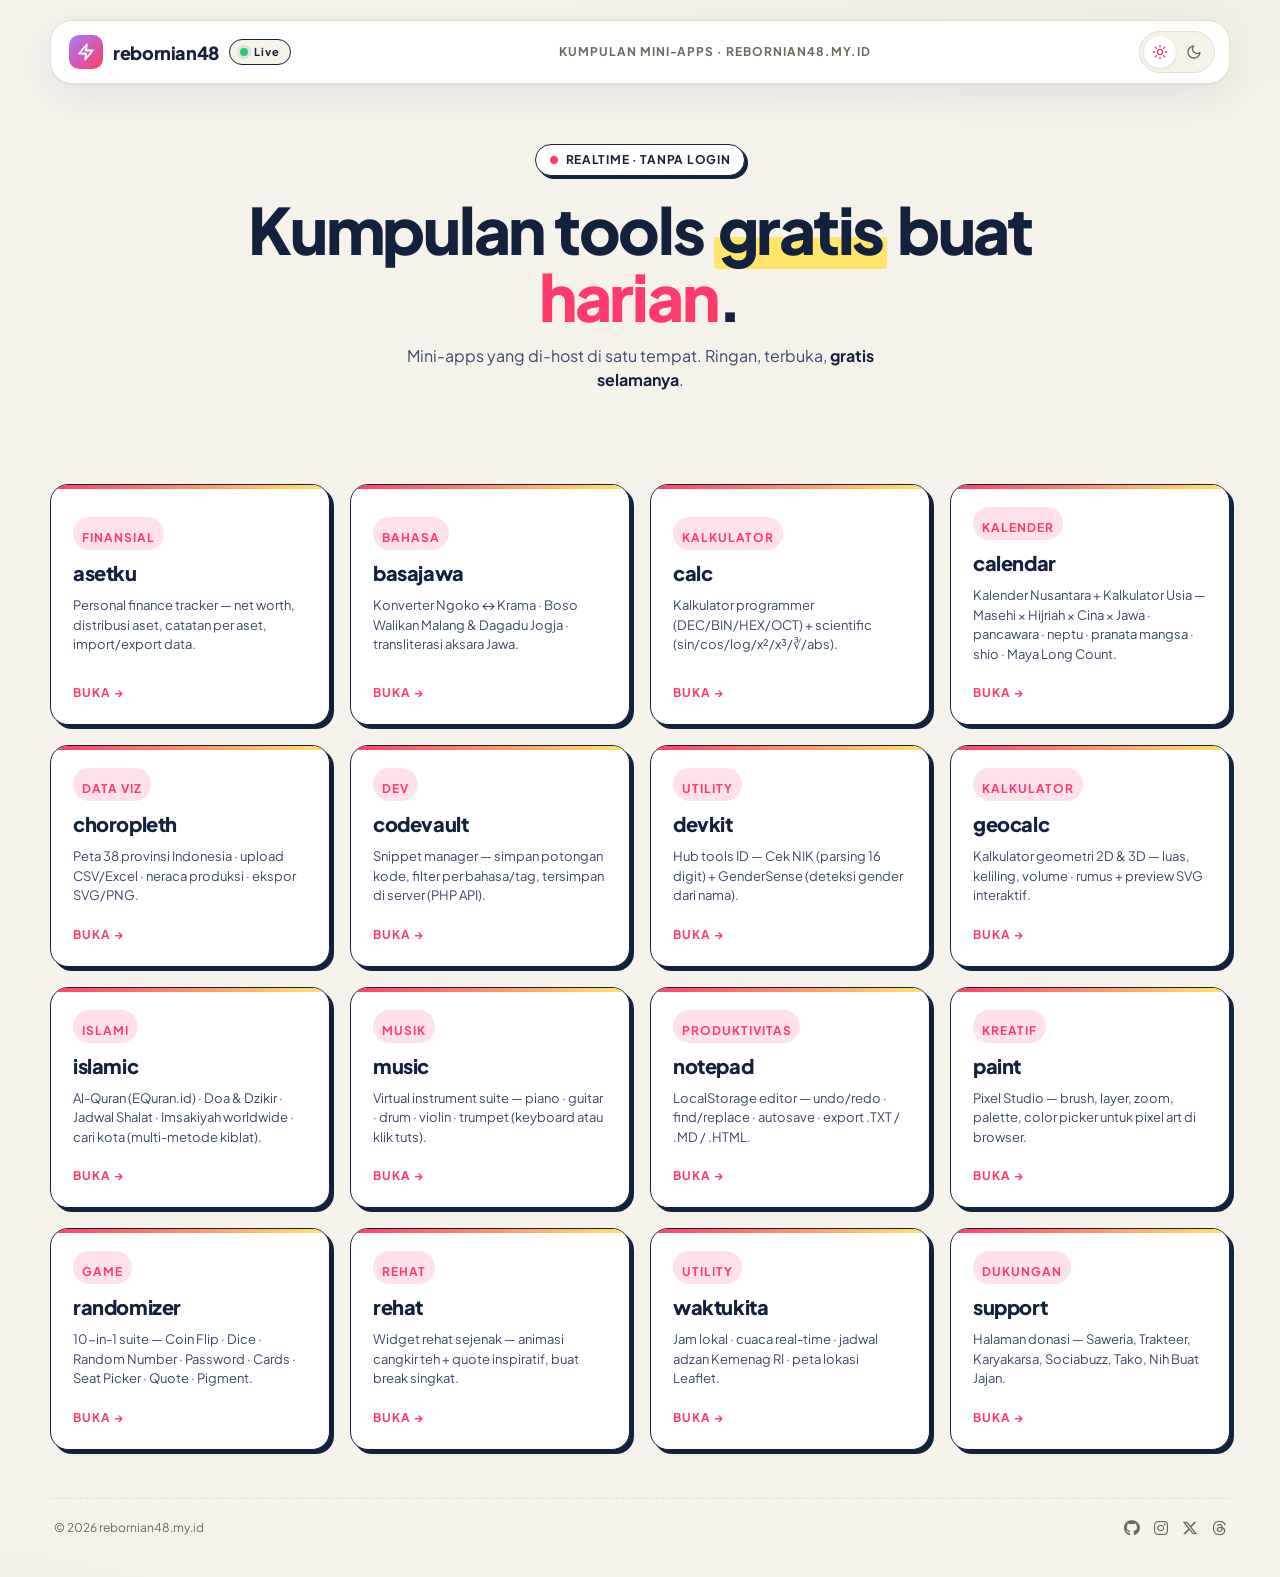
==== commit 64a69aa8: "chore(dashboard): sort tools A-Z, pin support last, add socials - Alphabetize tool cards on landing " ====
--- a/index.html
+++ b/index.html
@@ -7,6 +7,7 @@
   <link rel="preconnect" href="https://fonts.googleapis.com">
   <link rel="preconnect" href="https://fonts.gstatic.com" crossorigin>
   <link href="https://fonts.googleapis.com/css2?family=Plus+Jakarta+Sans:wght@400;500;600;700;800&family=JetBrains+Mono:wght@500;600&display=swap" rel="stylesheet">
+  <link rel="stylesheet" href="https://cdnjs.cloudflare.com/ajax/libs/font-awesome/6.5.2/css/all.min.css" integrity="sha512-SnH5WK+bZxgPHs44uWIX+LLJAJ9/2PkPKZ5QiAj6Ta86w+fsb2TkcmfRyVX3pBnMFcV7oQPJkl9QevSCWr3W6A==" crossorigin="anonymous" referrerpolicy="no-referrer">
   <script>
     (function(){
       const saved = localStorage.getItem('rebornian.theme');
@@ -216,6 +217,9 @@
     }
     footer a { color: var(--accent); text-decoration: none; font-weight: 700; }
     footer a:hover { text-decoration: underline; }
+    .footer-social { display: inline-flex; align-items: center; gap: 14px; font-size: 16px; }
+    .footer-social a { display: inline-flex; align-items: center; justify-content: center; color: var(--muted); transition: color .15s, transform .15s; }
+    .footer-social a:hover { color: var(--accent); transform: translateY(-2px); text-decoration: none; }
   </style>
 </head>
 <body>
@@ -253,107 +257,112 @@
   </section>
 
   <div class="tools">
+    <a class="tool" href="/asetku/">
+      <span class="tool-tag">Finansial</span>
+      <b>asetku</b>
+      <em>Personal finance tracker — net worth, distribusi aset, catatan per aset, import/export data.</em>
+      <span>Buka →</span>
+    </a>
+    <a class="tool" href="/basajawatools/">
+      <span class="tool-tag">Bahasa</span>
+      <b>basajawa</b>
+      <em>Konverter Ngoko ↔ Krama · Boso Walikan Malang & Dagadu Jogja · transliterasi aksara Jawa.</em>
+      <span>Buka →</span>
+    </a>
+    <a class="tool" href="/calc/">
+      <span class="tool-tag">Kalkulator</span>
+      <b>calc</b>
+      <em>Kalkulator programmer (DEC/BIN/HEX/OCT) + scientific (sin/cos/log/x²/x³/∛/abs).</em>
+      <span>Buka →</span>
+    </a>
+    <a class="tool" href="/calendar/">
+      <span class="tool-tag">Kalender</span>
+      <b>calendar</b>
+      <em>Kalender Nusantara + Kalkulator Usia — Masehi × Hijriah × Cina × Jawa · pancawara · neptu · pranata mangsa · shio · Maya Long Count.</em>
+      <span>Buka →</span>
+    </a>
+    <a class="tool" href="/choropleth/">
+      <span class="tool-tag">Data Viz</span>
+      <b>choropleth</b>
+      <em>Peta 38 provinsi Indonesia · upload CSV/Excel · neraca produksi · ekspor SVG/PNG.</em>
+      <span>Buka →</span>
+    </a>
+    <a class="tool" href="/codevault/">
+      <span class="tool-tag">Dev</span>
+      <b>codevault</b>
+      <em>Snippet manager — simpan potongan kode, filter per bahasa/tag, tersimpan di server (PHP API).</em>
+      <span>Buka →</span>
+    </a>
+    <a class="tool" href="/devkit/">
+      <span class="tool-tag">Utility</span>
+      <b>devkit</b>
+      <em>Hub tools ID — Cek NIK (parsing 16 digit) + GenderSense (deteksi gender dari nama).</em>
+      <span>Buka →</span>
+    </a>
+    <a class="tool" href="/geocalc/">
+      <span class="tool-tag">Kalkulator</span>
+      <b>geocalc</b>
+      <em>Kalkulator geometri 2D & 3D — luas, keliling, volume · rumus + preview SVG interaktif.</em>
+      <span>Buka →</span>
+    </a>
+    <a class="tool" href="/islamic/">
+      <span class="tool-tag">Islami</span>
+      <b>islamic</b>
+      <em>Al-Quran (EQuran.id) · Doa & Dzikir · Jadwal Shalat · Imsakiyah worldwide · cari kota (multi-metode kiblat).</em>
+      <span>Buka →</span>
+    </a>
+    <a class="tool" href="/music-instruments/">
+      <span class="tool-tag">Musik</span>
+      <b>music</b>
+      <em>Virtual instrument suite — piano · guitar · drum · violin · trumpet (keyboard atau klik tuts).</em>
+      <span>Buka →</span>
+    </a>
+    <a class="tool" href="/notepad/">
+      <span class="tool-tag">Produktivitas</span>
+      <b>notepad</b>
+      <em>LocalStorage editor — undo/redo · find/replace · autosave · export .TXT / .MD / .HTML.</em>
+      <span>Buka →</span>
+    </a>
+    <a class="tool" href="/paint/">
+      <span class="tool-tag">Kreatif</span>
+      <b>paint</b>
+      <em>Pixel Studio — brush, layer, zoom, palette, color picker untuk pixel art di browser.</em>
+      <span>Buka →</span>
+    </a>
+    <a class="tool" href="/randomizer/">
+      <span class="tool-tag">Game</span>
+      <b>randomizer</b>
+      <em>10-in-1 suite — Coin Flip · Dice · Random Number · Password · Cards · Seat Picker · Quote · Pigment.</em>
+      <span>Buka →</span>
+    </a>
+    <a class="tool" href="/tuang-sadayana/">
+      <span class="tool-tag">Rehat</span>
+      <b>rehat</b>
+      <em>Widget rehat sejenak — animasi cangkir teh + quote inspiratif, buat break singkat.</em>
+      <span>Buka →</span>
+    </a>
     <a class="tool" href="/waktukita/">
       <span class="tool-tag">Utility</span>
       <b>waktukita</b>
       <em>Jam lokal · cuaca real-time · jadwal adzan Kemenag RI · peta lokasi Leaflet.</em>
       <span>Buka →</span>
     </a>
-    <a class="tool" href="/choropleth/">
-      <span class="tool-tag">Data Viz</span>
-      <b>choropleth</b>
-      <em>Peta 38 provinsi Indonesia · upload CSV/Excel · neraca produksi · ekspor SVG/PNG.</em>
-      <span>Buka →</span>
-    </a>
-    <a class="tool" href="/basajawatools/">
-      <span class="tool-tag">Bahasa</span>
-      <b>basajawa</b>
-      <em>Konverter Ngoko ↔ Krama · Boso Walikan Malang & Dagadu Jogja · transliterasi aksara Jawa.</em>
-      <span>Buka →</span>
-    </a>
-    <a class="tool" href="/codevault/">
-      <span class="tool-tag">Dev</span>
-      <b>codevault</b>
-      <em>Snippet manager — simpan potongan kode, filter per bahasa/tag, tersimpan di server (PHP API).</em>
-      <span>Buka →</span>
-    </a>
-    <a class="tool" href="/geocalc/">
-      <span class="tool-tag">Kalkulator</span>
-      <b>geocalc</b>
-      <em>Kalkulator geometri 2D & 3D — luas, keliling, volume · rumus + preview SVG interaktif.</em>
-      <span>Buka →</span>
-    </a>
     <a class="tool" href="/support/">
       <span class="tool-tag">Dukungan</span>
       <b>support</b>
       <em>Halaman donasi — Saweria, Trakteer, Karyakarsa, Sociabuzz, Tako, Nih Buat Jajan.</em>
       <span>Buka →</span>
     </a>
-    <a class="tool" href="/devkit/">
-      <span class="tool-tag">Utility</span>
-      <b>devkit</b>
-      <em>Hub tools ID — Cek NIK (parsing 16 digit) + GenderSense (deteksi gender dari nama).</em>
-      <span>Buka →</span>
-    </a>
-    <a class="tool" href="/islamic/">
-      <span class="tool-tag">Islami</span>
-      <b>islamic</b>
-      <em>Al-Quran (EQuran.id) · Doa & Dzikir · Jadwal Shalat · Imsakiyah worldwide · cari kota (multi-metode kiblat).</em>
-      <span>Buka →</span>
-    </a>
-    <a class="tool" href="/calendar/">
-      <span class="tool-tag">Kalender</span>
-      <b>calendar</b>
-      <em>Kalender Nusantara + Kalkulator Usia — Masehi × Hijriah × Cina × Jawa · pancawara · neptu · pranata mangsa · shio · Maya Long Count.</em>
-      <span>Buka →</span>
-    </a>
-    <a class="tool" href="/calc/">
-      <span class="tool-tag">Kalkulator</span>
-      <b>calc</b>
-      <em>Kalkulator programmer (DEC/BIN/HEX/OCT) + scientific (sin/cos/log/x²/x³/∛/abs).</em>
-      <span>Buka →</span>
-    </a>
-    <a class="tool" href="/asetku/">
-      <span class="tool-tag">Finansial</span>
-      <b>asetku</b>
-      <em>Personal finance tracker — net worth, distribusi aset, catatan per aset, import/export data.</em>
-      <span>Buka →</span>
-    </a>
-    <a class="tool" href="/notepad/">
-      <span class="tool-tag">Produktivitas</span>
-      <b>notepad</b>
-      <em>LocalStorage editor — undo/redo · find/replace · autosave · export .TXT / .MD / .HTML.</em>
-      <span>Buka →</span>
-    </a>
-    <a class="tool" href="/paint/">
-      <span class="tool-tag">Kreatif</span>
-      <b>paint</b>
-      <em>Pixel Studio — brush, layer, zoom, palette, color picker untuk pixel art di browser.</em>
-      <span>Buka →</span>
-    </a>
-    <a class="tool" href="/music-instruments/">
-      <span class="tool-tag">Musik</span>
-      <b>music</b>
-      <em>Virtual instrument suite — piano · guitar · drum · violin · trumpet (keyboard atau klik tuts).</em>
-      <span>Buka →</span>
-    </a>
-    <a class="tool" href="/randomizer/">
-      <span class="tool-tag">Game</span>
-      <b>randomizer</b>
-      <em>10-in-1 suite — Coin Flip · Dice · Random Number · Password · Cards · Seat Picker · Quote · Pigment.</em>
-      <span>Buka →</span>
-    </a>
-    <a class="tool" href="/tuang-sadayana/">
-      <span class="tool-tag">Rehat</span>
-      <b>rehat</b>
-      <em>Widget rehat sejenak — animasi cangkir teh + quote inspiratif, buat break singkat.</em>
-      <span>Buka →</span>
-    </a>
   </div>
 
   <footer>
-    <div>© <span id="y"></span> rebornian48.my.id · dibangun dengan HTML/CSS/JS statis</div>
-    <div><a href="https://github.com/Rebornian48/rebornian48.my.id" target="_blank" rel="noopener">Kode sumber</a></div>
+    <div>© <span id="y"></span> rebornian48.my.id</div>
+    <div class="footer-social">
+      <a href="https://github.com/Rebornian48/rebornian48.my.id" target="_blank" rel="noopener" aria-label="GitHub" title="GitHub"><i class="fa-brands fa-github"></i></a>
+      <a href="https://instagram.com/rebornian48" target="_blank" rel="noopener" aria-label="Instagram" title="Instagram"><i class="fa-brands fa-instagram"></i></a>
+      <a href="https://twitter.com/rebornian48" target="_blank" rel="noopener" aria-label="Twitter" title="Twitter"><i class="fa-brands fa-x-twitter"></i></a>
+      <a href="https://www.threads.net/@rebornian48" target="_blank" rel="noopener" aria-label="Threads" title="Threads"><i class="fa-brands fa-threads"></i></a>
+    </div>
   </footer>
 
   <script>
